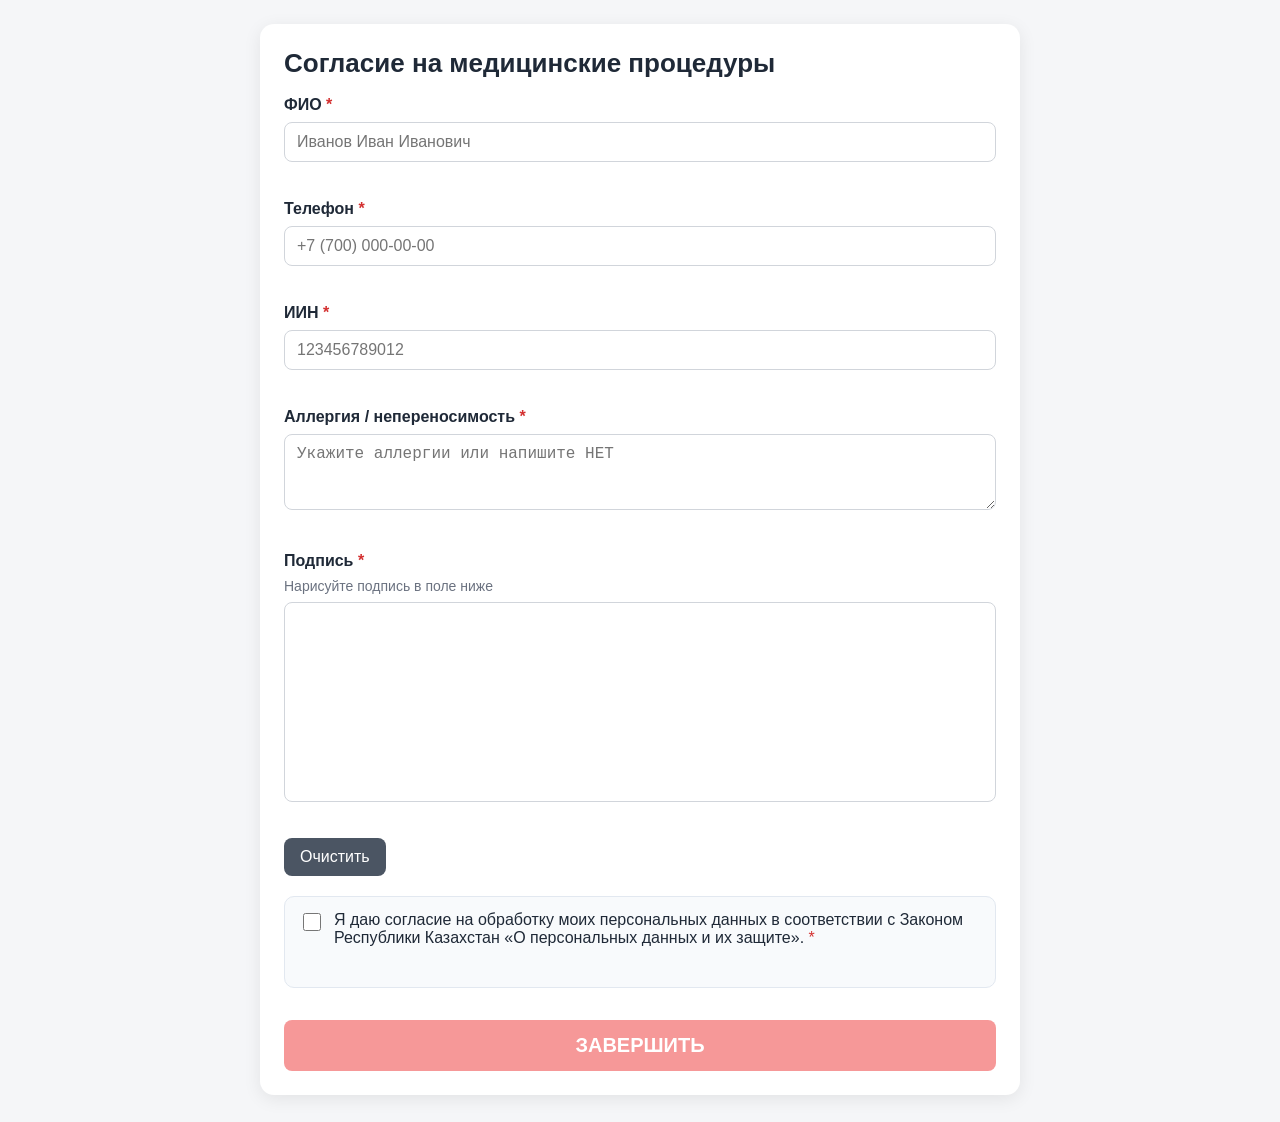
==== frontend/index.html @ ca22ee3e "feat: implement MVP electronic consent system (FastAPI + GitHub Pages frontend)" ====
<!DOCTYPE html>
<html lang="ru">
<head>
  <meta charset="UTF-8" />
  <meta name="viewport" content="width=device-width, initial-scale=1.0" />
  <title>Согласие на обработку персональных данных</title>
  <link rel="stylesheet" href="style.css" />
</head>
<body>
  <div class="container">
    <h1>Согласие на медицинские процедуры</h1>

    <form id="consentForm" novalidate>
      <!-- ФИО -->
      <div class="form-group">
        <label for="fio">ФИО <span class="required">*</span></label>
        <input type="text" id="fio" placeholder="Иванов Иван Иванович" autocomplete="name" />
        <div id="fio-error" class="error-text"></div>
      </div>

      <!-- Телефон -->
      <div class="form-group">
        <label for="phone">Телефон <span class="required">*</span></label>
        <input type="text" id="phone" placeholder="+7 (700) 000-00-00" maxlength="18" autocomplete="tel" />
        <div id="phone-error" class="error-text"></div>
      </div>

      <!-- ИИН -->
      <div class="form-group">
        <label for="iin">ИИН <span class="required">*</span></label>
        <input type="text" id="iin" placeholder="123456789012" maxlength="12" inputmode="numeric" />
        <div id="iin-error" class="error-text"></div>
      </div>

      <!-- Аллергия -->
      <div class="form-group">
        <label for="allergy">Аллергия / непереносимость <span class="required">*</span></label>
        <textarea id="allergy" rows="3" placeholder="Укажите аллергии или напишите НЕТ"></textarea>
        <div id="allergy-error" class="error-text"></div>
      </div>

      <!-- Подпись -->
      <div class="form-group">
        <label>Подпись <span class="required">*</span></label>
        <p class="hint">Нарисуйте подпись в поле ниже</p>
        <canvas id="signatureCanvas"></canvas>
        <div id="signature-error" class="error-text"></div>
        <div class="signature-actions">
          <button type="button" id="clearSignature" class="btn-secondary">Очистить</button>
        </div>
      </div>

      <!-- Согласие на обработку ПД -->
      <div class="form-group consent-group">
        <label class="checkbox-label">
          <input type="checkbox" id="consentCheckbox" />
          <span>
            Я даю согласие на обработку моих персональных данных в соответствии
            с Законом Республики Казахстан «О персональных данных и их защите».
            <span class="required">*</span>
          </span>
        </label>
        <div id="consent-error" class="error-text"></div>
      </div>

      <!-- Кнопка отправки -->
      <button type="submit" class="btn-submit" id="submitBtn" disabled>ЗАВЕРШИТЬ</button>
    </form>

    <!-- Сообщение об ошибке -->
    <div id="errorMessage" class="alert alert-error" style="display:none;"></div>
  </div>

  <!-- Модальное окно загрузки -->
  <div id="loadingModal" class="modal" style="display:none;">
    <div class="modal-card">
      <div class="spinner"></div>
      <h3>Формируем соглашение…</h3>
      <p>Обычно это занимает меньше минуты</p>
    </div>
  </div>

  <script src="config.js"></script>
  <script src="script.js"></script>
</body>
</html>
---- frontend/style.css ----
* { box-sizing: border-box; }

body {
  margin: 0;
  font-family: Arial, sans-serif;
  background: #f5f6f8;
  color: #1f2937;
}

.container {
  max-width: 760px;
  margin: 24px auto;
  background: #fff;
  padding: 24px;
  border-radius: 14px;
  box-shadow: 0 4px 18px rgba(0, 0, 0, .08);
}

h1 {
  margin-top: 0;
  font-size: 26px;
}

.form-group {
  margin-bottom: 16px;
}

label {
  display: block;
  font-weight: 600;
  margin-bottom: 8px;
}

.required {
  color: #d32f2f;
}

input[type="text"],
textarea,
select {
  width: 100%;
  border: 1px solid #d1d5db;
  border-radius: 8px;
  padding: 10px 12px;
  font-size: 16px;
  transition: border-color .2s;
}

input[type="text"]:focus,
textarea:focus {
  outline: none;
  border-color: #2f80ed;
}

textarea {
  resize: vertical;
}

input.error,
textarea.error {
  border-color: #d32f2f;
  background: #fff6f6;
}

.error-text {
  min-height: 18px;
  color: #d32f2f;
  font-size: 13px;
  margin-top: 4px;
}

.hint {
  margin: 0 0 8px;
  color: #6b7280;
  font-size: 14px;
}

/* Canvas */
#signatureCanvas {
  width: 100%;
  height: 200px;
  border: 1px solid #d1d5db;
  border-radius: 8px;
  background: #fff;
  touch-action: none;
  cursor: crosshair;
}

#signatureCanvas.has-signature {
  border-color: #2e7d32;
}

.signature-actions {
  display: flex;
  gap: 10px;
  margin-top: 10px;
}

/* Consent checkbox */
.consent-group {
  background: #f8fafc;
  border: 1px solid #e2e8f0;
  border-radius: 10px;
  padding: 14px;
  margin-top: 20px;
}

.checkbox-label {
  display: flex;
  align-items: flex-start;
  gap: 10px;
  font-weight: normal;
  cursor: pointer;
}

.checkbox-label input[type="checkbox"] {
  width: 18px;
  height: 18px;
  flex-shrink: 0;
  margin-top: 2px;
  cursor: pointer;
}

/* Buttons */
button {
  border: 0;
  border-radius: 8px;
  padding: 10px 16px;
  font-size: 16px;
  cursor: pointer;
  transition: opacity .2s;
}

button:disabled {
  opacity: 0.55;
  cursor: not-allowed;
}

.btn-secondary {
  background: #4b5563;
  color: #fff;
}

.btn-submit {
  width: 100%;
  background: #ef4444;
  color: #fff;
  font-size: 20px;
  font-weight: 700;
  margin-top: 16px;
  padding: 14px 18px;
}

/* Alerts */
.alert {
  margin-top: 16px;
  padding: 12px 16px;
  border-radius: 8px;
  font-size: 14px;
}

.alert-error {
  background: #fef2f2;
  color: #991b1b;
  border: 1px solid #fecaca;
}

/* Modal */
.modal {
  position: fixed;
  inset: 0;
  background: rgba(0, 0, 0, .45);
  display: flex;
  align-items: center;
  justify-content: center;
  z-index: 9999;
}

.modal-card {
  width: min(92vw, 420px);
  background: #fff;
  border-radius: 14px;
  padding: 32px 24px;
  text-align: center;
  box-shadow: 0 10px 30px rgba(0, 0, 0, .2);
}

.modal-card h3 {
  margin: 12px 0 8px;
}

.modal-card p {
  margin: 0;
  color: #555;
}

.spinner {
  width: 52px;
  height: 52px;
  margin: 0 auto 8px;
  border: 4px solid #eee;
  border-top-color: #2f80ed;
  border-radius: 50%;
  animation: spin .9s linear infinite;
}

@keyframes spin {
  to { transform: rotate(360deg); }
}

@media (max-width: 600px) {
  .container {
    margin: 12px;
    padding: 16px;
  }

  h1 {
    font-size: 22px;
  }
}
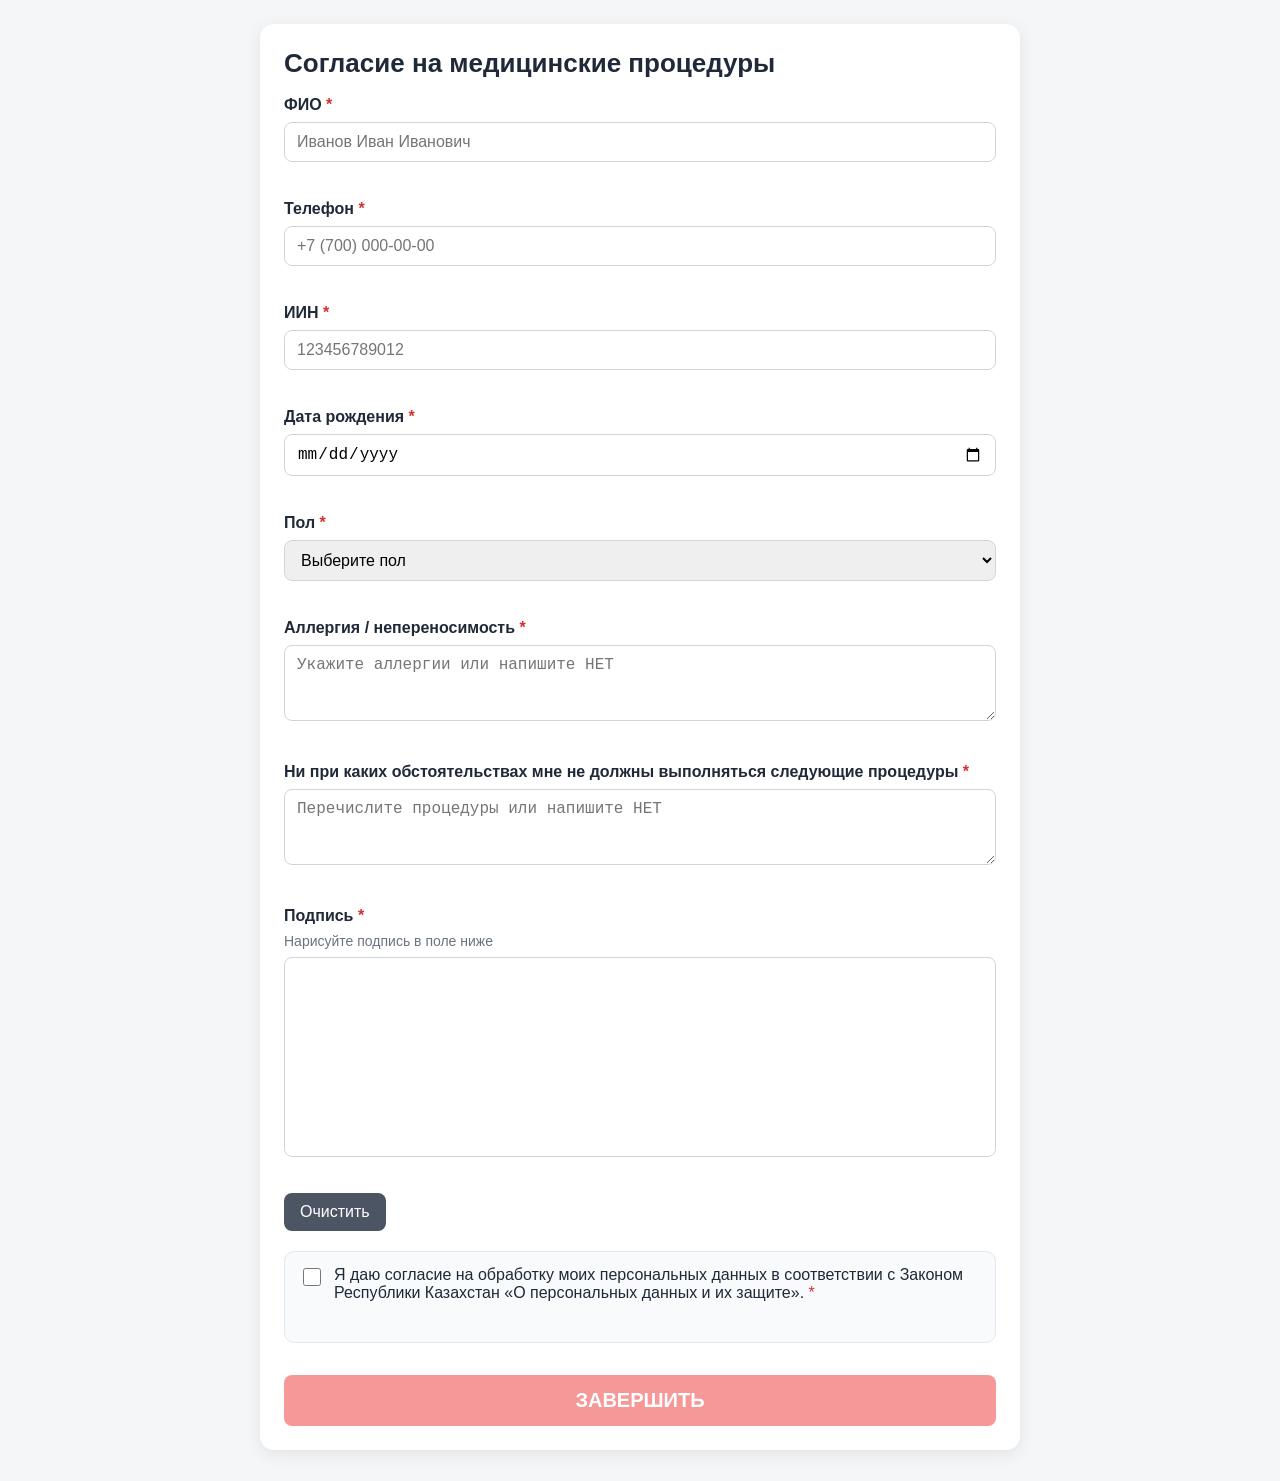
==== commit fe4d3d33: "feat: generate consent zip with conditional templates" ====
--- a/frontend/index.html
+++ b/frontend/index.html
@@ -32,11 +32,36 @@
         <div id="iin-error" class="error-text"></div>
       </div>
 
+      <!-- Дата рождения -->
+      <div class="form-group">
+        <label for="birthDate">Дата рождения <span class="required">*</span></label>
+        <input type="date" id="birthDate" />
+        <div id="birth-date-error" class="error-text"></div>
+      </div>
+
+      <!-- Пол -->
+      <div class="form-group">
+        <label for="gender">Пол <span class="required">*</span></label>
+        <select id="gender">
+          <option value="">Выберите пол</option>
+          <option value="male">Мужской</option>
+          <option value="female">Женский</option>
+        </select>
+        <div id="gender-error" class="error-text"></div>
+      </div>
+
       <!-- Аллергия -->
       <div class="form-group">
         <label for="allergy">Аллергия / непереносимость <span class="required">*</span></label>
         <textarea id="allergy" rows="3" placeholder="Укажите аллергии или напишите НЕТ"></textarea>
         <div id="allergy-error" class="error-text"></div>
+      </div>
+
+      <!-- Ограничения по процедурам -->
+      <div class="form-group">
+        <label for="procedure">Ни при каких обстоятельствах мне не должны выполняться следующие процедуры <span class="required">*</span></label>
+        <textarea id="procedure" rows="3" placeholder="Перечислите процедуры или напишите НЕТ"></textarea>
+        <div id="procedure-error" class="error-text"></div>
       </div>
 
       <!-- Подпись -->
--- a/frontend/style.css
+++ b/frontend/style.css
@@ -36,6 +36,7 @@
 }
 
 input[type="text"],
+input[type="date"],
 textarea,
 select {
   width: 100%;
@@ -47,6 +48,8 @@
 }
 
 input[type="text"]:focus,
+input[type="date"]:focus,
+select:focus,
 textarea:focus {
   outline: none;
   border-color: #2f80ed;
@@ -57,6 +60,7 @@
 }
 
 input.error,
+select.error,
 textarea.error {
   border-color: #d32f2f;
   background: #fff6f6;
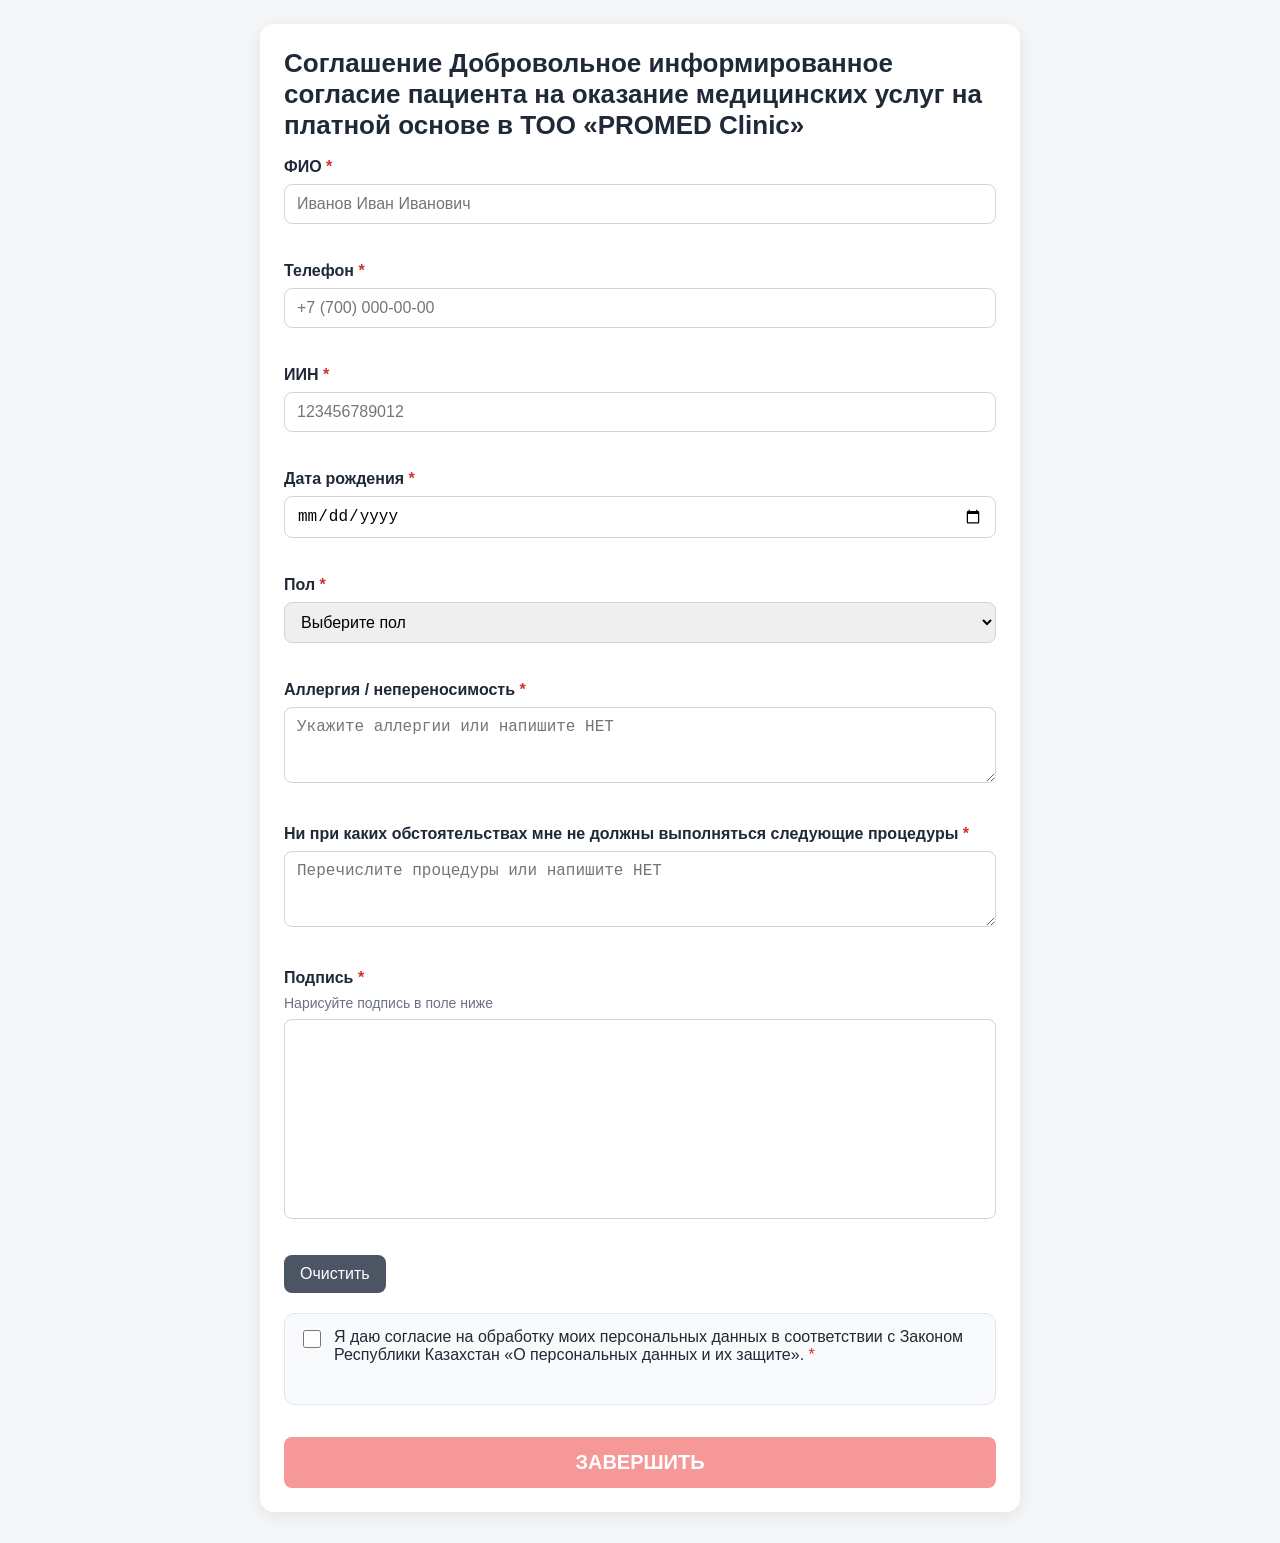
==== commit d72c2eb1: "Update index.html" ====
--- a/frontend/index.html
+++ b/frontend/index.html
@@ -8,7 +8,8 @@
 </head>
 <body>
   <div class="container">
-    <h1>Согласие на медицинские процедуры</h1>
+    <h1>Соглашение
+Добровольное информированное согласие пациента на оказание медицинских услуг на платной основе в ТОО «PROMED Clinic»</h1>
 
     <form id="consentForm" novalidate>
       <!-- ФИО -->
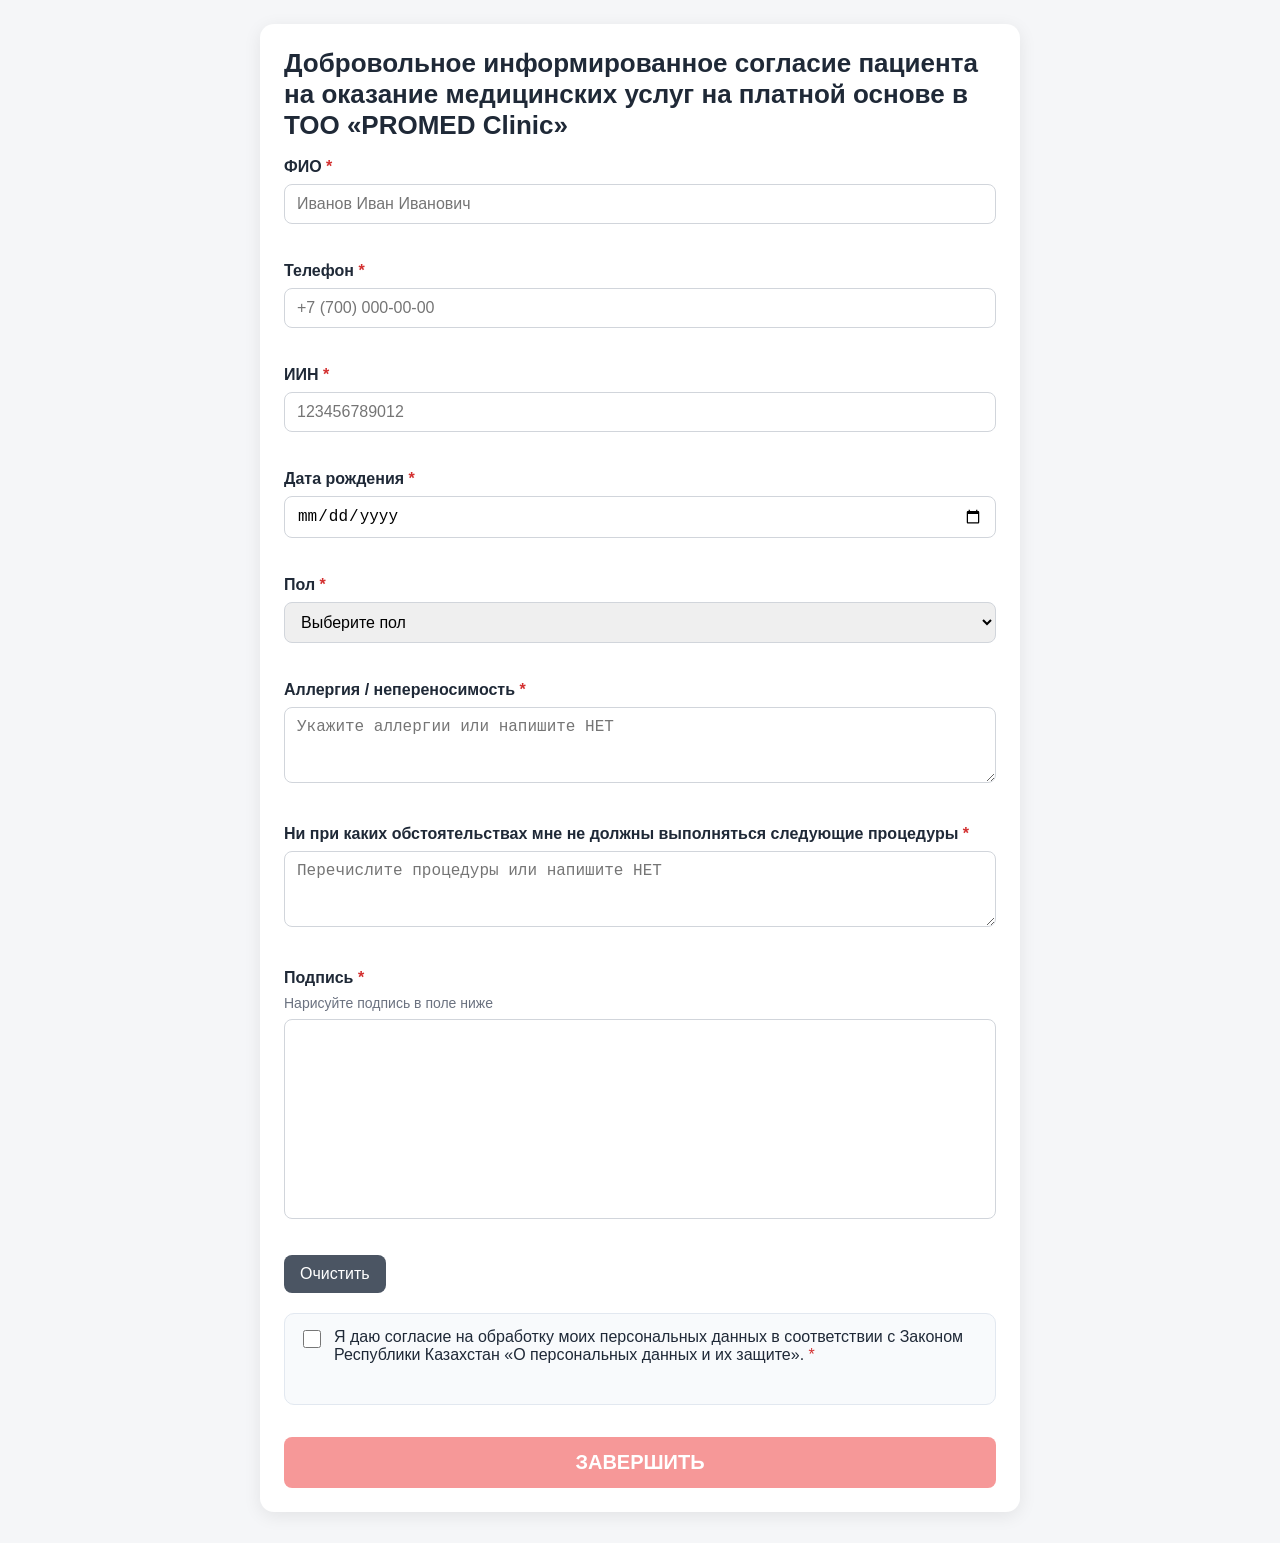
==== commit 344713c4: "Update index.html" ====
--- a/frontend/index.html
+++ b/frontend/index.html
@@ -3,12 +3,12 @@
 <head>
   <meta charset="UTF-8" />
   <meta name="viewport" content="width=device-width, initial-scale=1.0" />
-  <title>Согласие на обработку персональных данных</title>
+  <title>Соглашение</title>
   <link rel="stylesheet" href="style.css" />
 </head>
 <body>
   <div class="container">
-    <h1>Соглашение
+    <h1>
 Добровольное информированное согласие пациента на оказание медицинских услуг на платной основе в ТОО «PROMED Clinic»</h1>
 
     <form id="consentForm" novalidate>
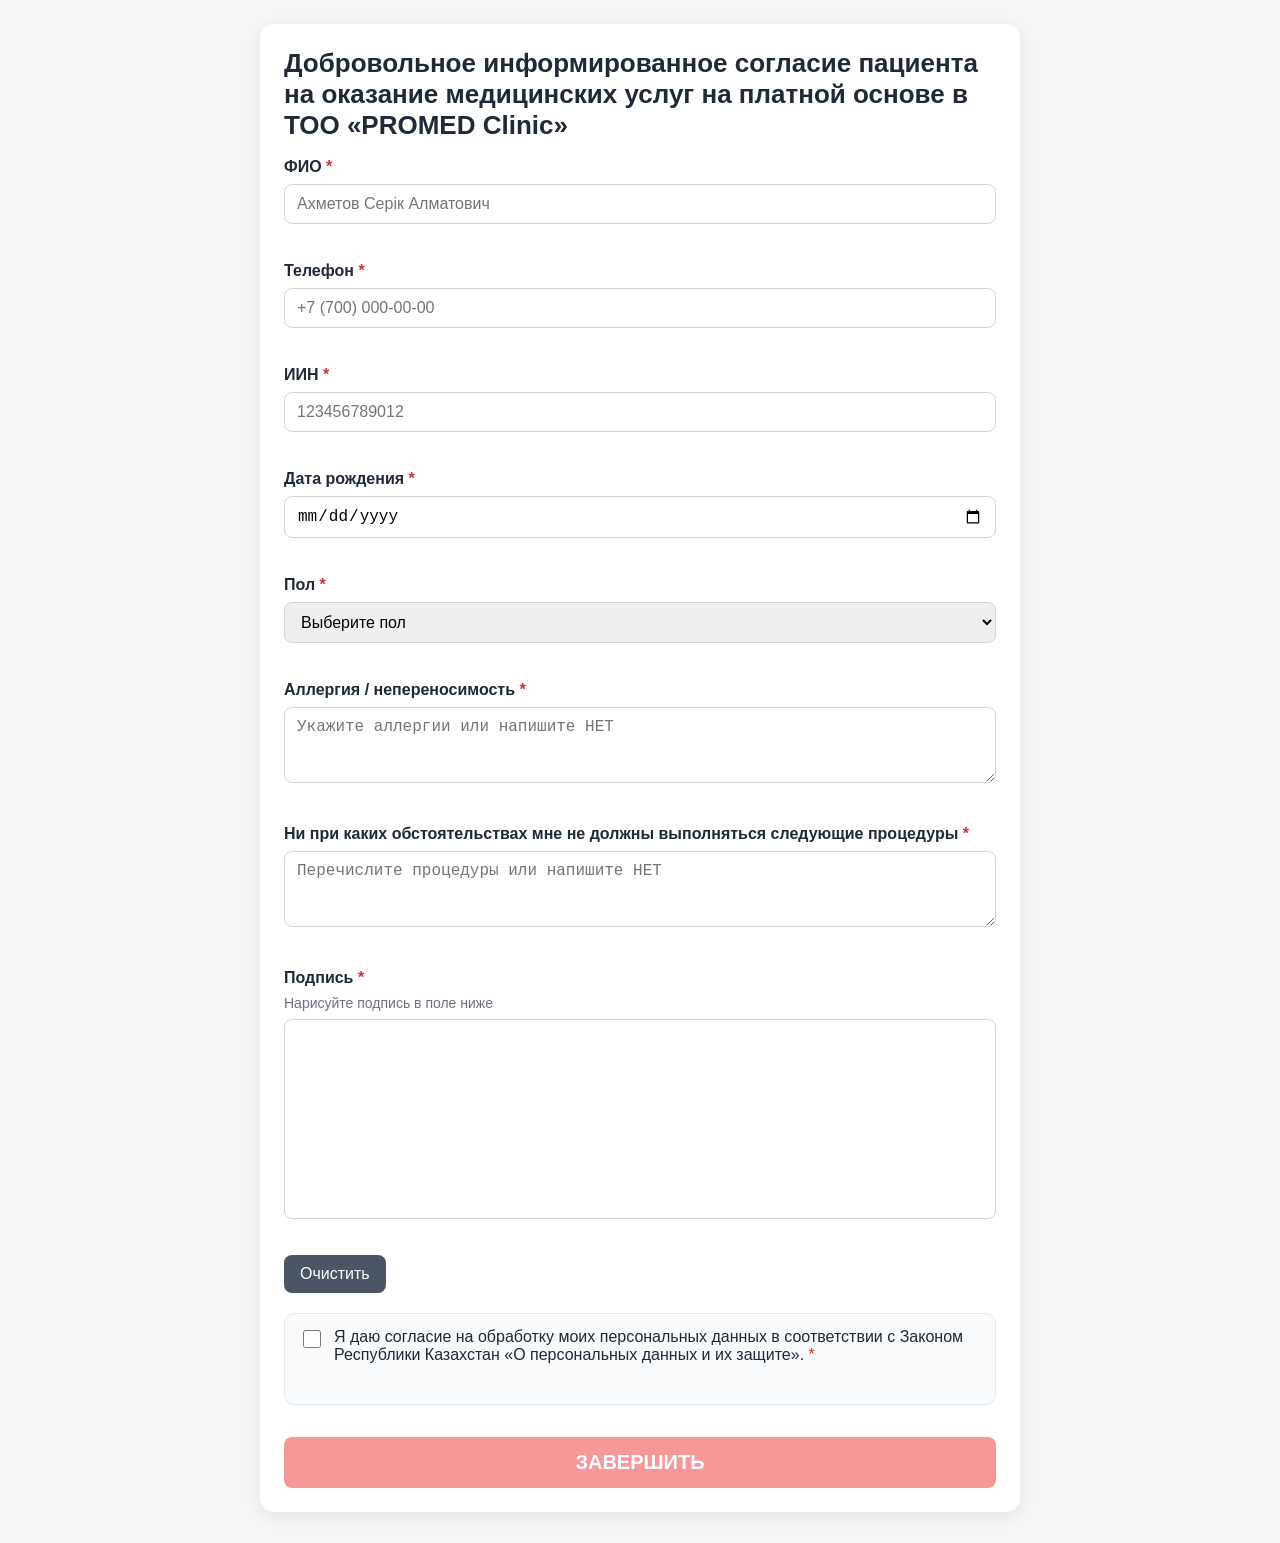
==== commit bf1be1f3: "Update index.html" ====
--- a/frontend/index.html
+++ b/frontend/index.html
@@ -15,7 +15,7 @@
       <!-- ФИО -->
       <div class="form-group">
         <label for="fio">ФИО <span class="required">*</span></label>
-        <input type="text" id="fio" placeholder="Иванов Иван Иванович" autocomplete="name" />
+        <input type="text" id="fio" placeholder="Ахметов Серік Алматович" autocomplete="name" />
         <div id="fio-error" class="error-text"></div>
       </div>
 
